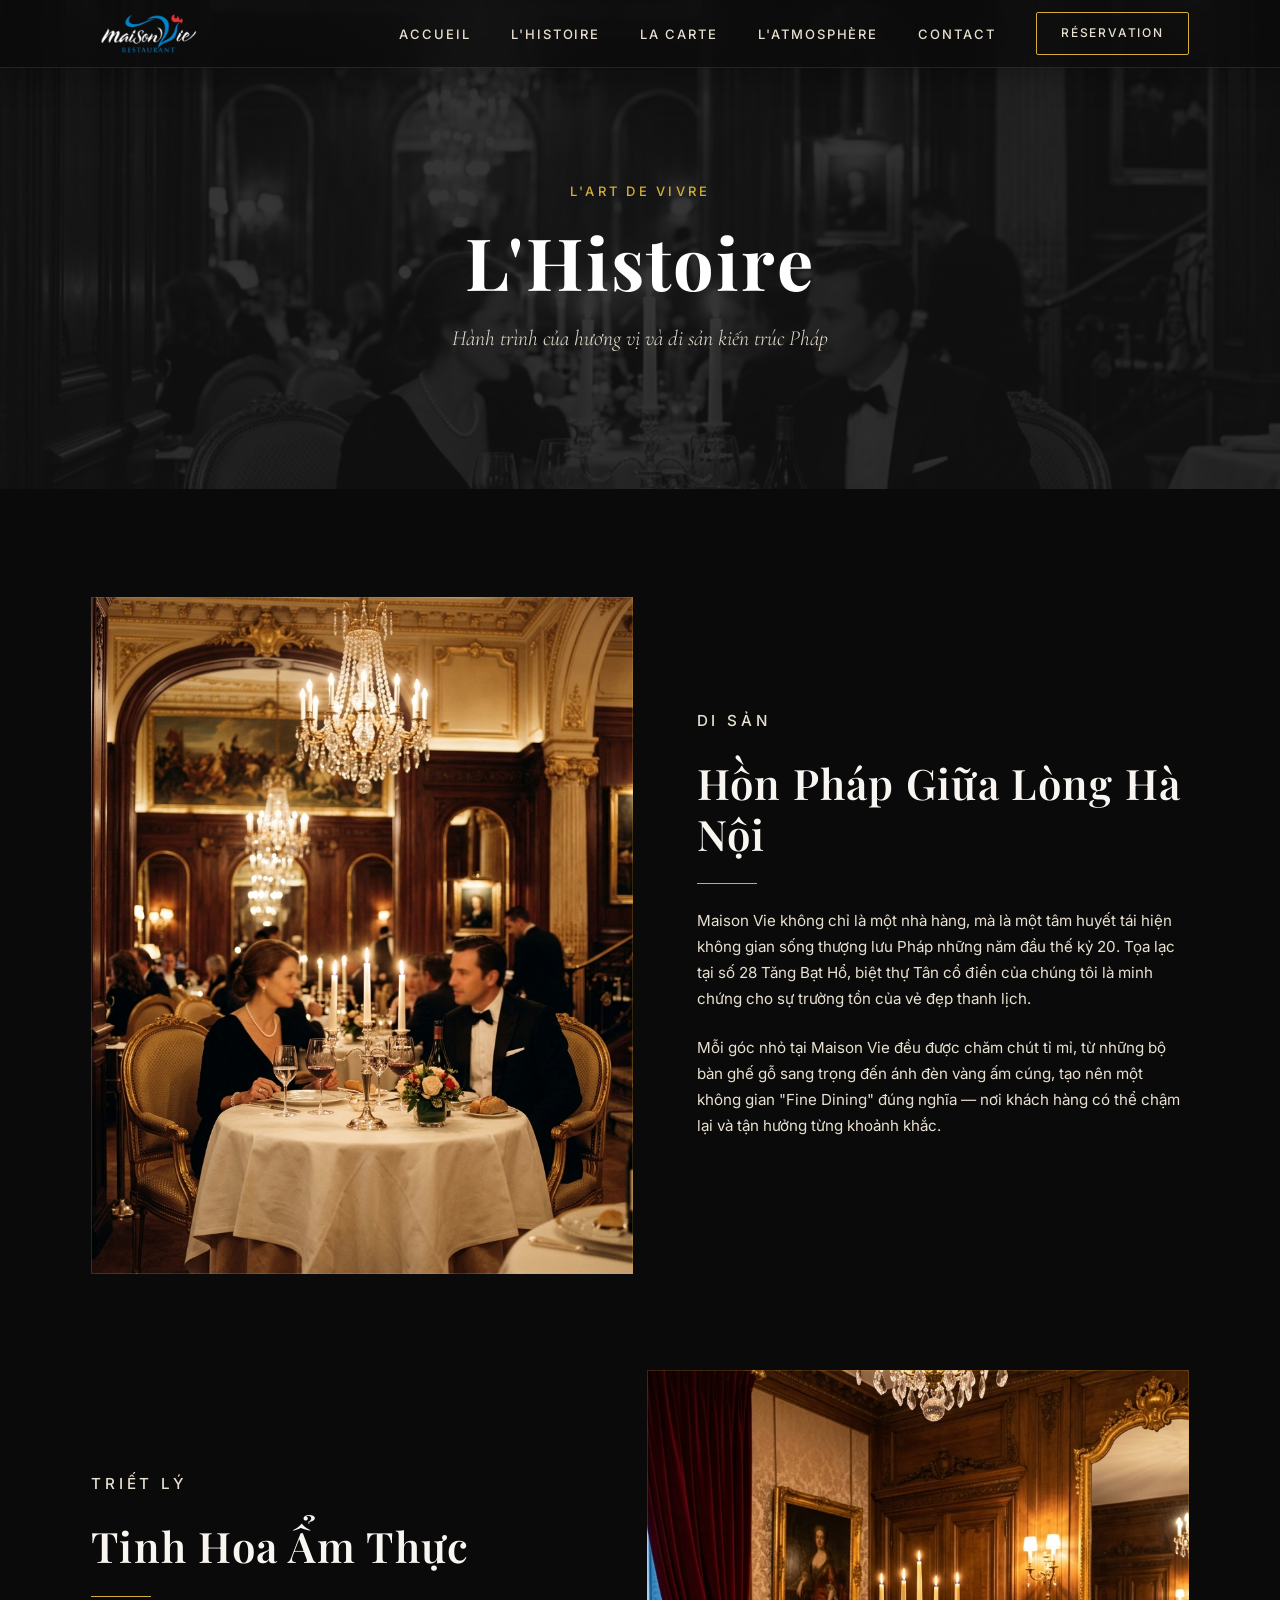
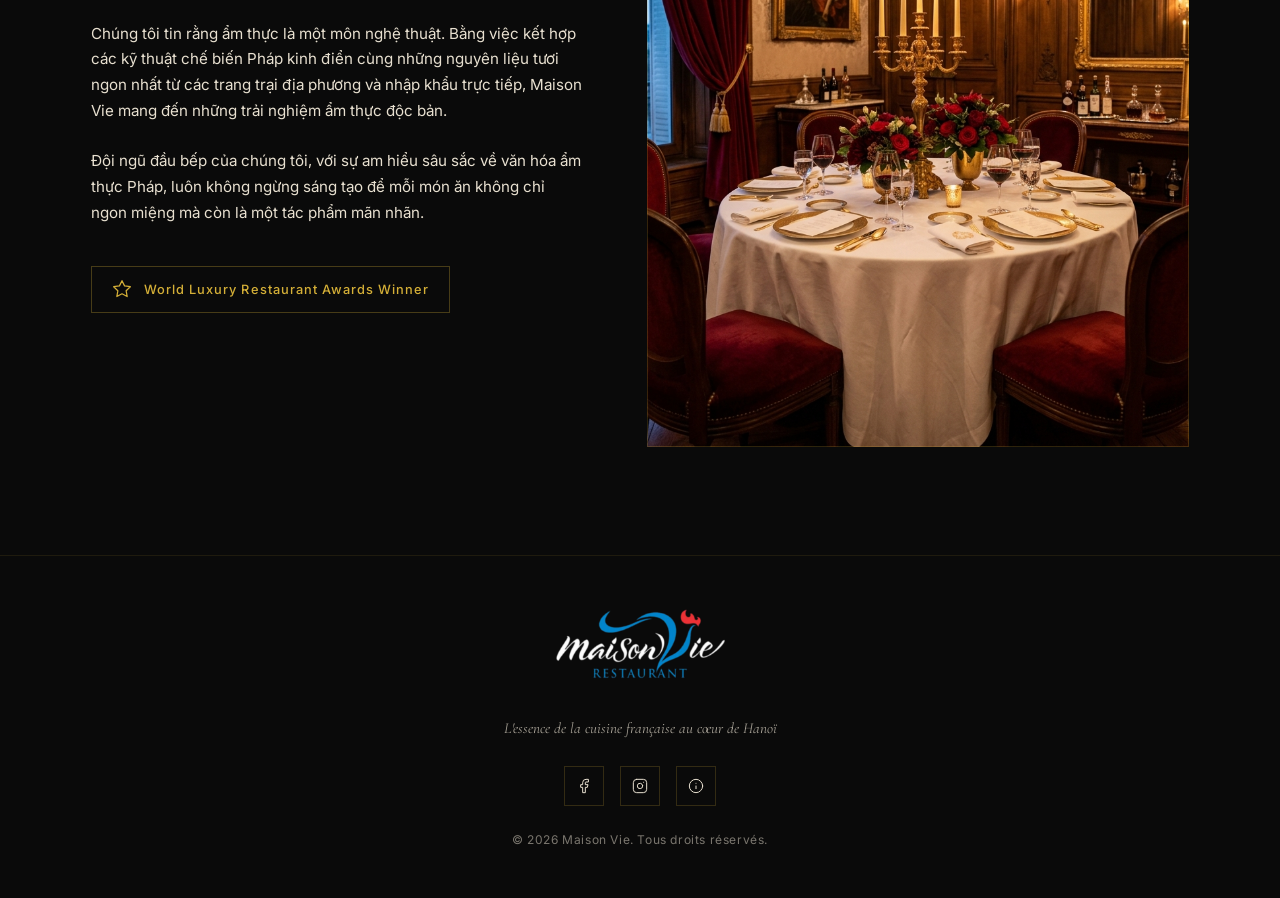
==== about.html @ a7f77b7d "Initial commit - UI/UX Nâng cấp bởi Antigravity" ====
<!DOCTYPE html>
<html lang="vi">
<head>
  <meta charset="UTF-8">
  <meta name="viewport" content="width=device-width, initial-scale=1.0">
  <title>L'Histoire | Maison Vie — French Fine Dining</title>
  <meta name="description" content="Khám phá câu chuyện đằng sau Maison Vie - nơi giao thoa giữa kiến trúc Tân cổ điển Pháp và tinh hoa ẩm thực giữa lòng Hà Nội.">
  <link rel="stylesheet" href="style.css">
</head>
<body>

  <!-- ========== HEADER ========== -->
  <header class="header scrolled">
    <div class="container">
      <a href="index.html" class="logo"><img src="assets/images/logo.png" alt="Maison Vie Logo"></a>
      <nav class="nav-links" id="navLinks">
        <a href="index.html">Accueil</a>
        <a href="about.html" class="active">L'Histoire</a>
        <a href="menu.html">La Carte</a>
        <a href="gallery.html">L'Atmosphère</a>
        <a href="contact.html">Contact</a>
        <a href="index.html#reservation" class="btn btn-outline nav-cta">Réservation</a>
      </nav>
      <button class="menu-toggle" id="menuToggle" aria-label="Menu">
        <span></span><span></span><span></span>
      </button>
    </div>
  </header>

  <!-- ========== PAGE HEADER ========== -->
  <section class="page-header">
    <div class="container">
      <p class="section-label">L'Art de Vivre</p>
      <h1 class="hero-title">L'Histoire</h1>
      <p class="hero-subtitle">Hành trình của hương vị và di sản kiến trúc Pháp</p>
    </div>
  </section>

  <!-- ========== STORY CONTENT ========== -->
  <section class="story-page" style="padding: var(--section-py) 0;">
    <div class="container">
      <div class="about-grid">
        <div class="about-image reveal">
          <img src="assets/images/interior.png" alt="Nội thất Maison Vie">
        </div>
        <div class="about-text">
          <p class="section-label">Di Sản</p>
          <h2 class="section-title">Hồn Pháp Giữa Lòng Hà Nội</h2>
          <div class="gold-line"></div>
          <p class="reveal">
            Maison Vie không chỉ là một nhà hàng, mà là một tâm huyết tái hiện không gian sống thượng lưu Pháp những năm đầu thế kỷ 20. Tọa lạc tại số 28 Tăng Bạt Hổ, biệt thự Tân cổ điển của chúng tôi là minh chứng cho sự trường tồn của vẻ đẹp thanh lịch.
          </p>
          <p class="reveal">
            Mỗi góc nhỏ tại Maison Vie đều được chăm chút tỉ mỉ, từ những bộ bàn ghế gỗ sang trọng đến ánh đèn vàng ấm cúng, tạo nên một không gian "Fine Dining" đúng nghĩa — nơi khách hàng có thể chậm lại và tận hưởng từng khoảnh khắc.
          </p>
        </div>
      </div>

      <div class="about-grid" style="margin-top: 6rem; direction: rtl;">
        <div class="about-image reveal" style="direction: ltr;">
          <img src="assets/images/vip.png" alt="Không gian riêng tư">
        </div>
        <div class="about-text" style="direction: ltr;">
          <p class="section-label">Triết Lý</p>
          <h2 class="section-title">Tinh Hoa Ẩm Thực</h2>
          <div class="gold-line"></div>
          <p class="reveal">
            Chúng tôi tin rằng ẩm thực là một môn nghệ thuật. Bằng việc kết hợp các kỹ thuật chế biến Pháp kinh điển cùng những nguyên liệu tươi ngon nhất từ các trang trại địa phương và nhập khẩu trực tiếp, Maison Vie mang đến những trải nghiệm ẩm thực độc bản.
          </p>
          <p class="reveal">
            Đội ngũ đầu bếp của chúng tôi, với sự am hiểu sâu sắc về văn hóa ẩm thực Pháp, luôn không ngừng sáng tạo để mỗi món ăn không chỉ ngon miệng mà còn là một tác phẩm mãn nhãn.
          </p>
          <div class="award-badge reveal">
            <svg xmlns="http://www.w3.org/2000/svg" viewBox="0 0 24 24" stroke-width="1.5" stroke-linecap="round" stroke-linejoin="round"><polygon points="12 2 15.09 8.26 22 9.27 17 14.14 18.18 21.02 12 17.77 5.82 21.02 7 14.14 2 9.27 8.91 8.26 12 2"/></svg>
            <span>World Luxury Restaurant Awards Winner</span>
          </div>
        </div>
      </div>
    </div>
  </section>

  <!-- ========== FOOTER ========== -->
  <footer class="footer">
    <div class="container">
      <div class="footer-logo"><img src="assets/images/logo.png" alt="Maison Vie Logo"></div>
      <p class="footer-tagline">L'essence de la cuisine française au cœur de Hanoï</p>
      <div class="social-links">
        <a href="https://facebook.com" target="_blank" aria-label="Facebook">
          <svg xmlns="http://www.w3.org/2000/svg" viewBox="0 0 24 24" stroke-width="1.5" stroke-linecap="round" stroke-linejoin="round"><path d="M18 2h-3a5 5 0 0 0-5 5v3H7v4h3v8h4v-8h3l1-4h-4V7a1 1 0 0 1 1-1h3z"/></svg>
        </a>
        <a href="https://instagram.com" target="_blank" aria-label="Instagram">
          <svg xmlns="http://www.w3.org/2000/svg" viewBox="0 0 24 24" stroke-width="1.5" stroke-linecap="round" stroke-linejoin="round"><rect x="2" y="2" width="20" height="20" rx="5" ry="5"/><path d="M16 11.37A4 4 0 1 1 12.63 8 4 4 0 0 1 16 11.37z"/><line x1="17.5" y1="6.5" x2="17.51" y2="6.5"/></svg>
        </a>
        <a href="https://tripadvisor.com" target="_blank" aria-label="TripAdvisor">
          <svg xmlns="http://www.w3.org/2000/svg" viewBox="0 0 24 24" stroke-width="1.5" stroke-linecap="round" stroke-linejoin="round"><circle cx="12" cy="12" r="10"/><path d="M12 16v-4"/><path d="M12 8h.01"/></svg>
        </a>
      </div>
      <p class="footer-copy">© 2026 Maison Vie. Tous droits réservés.</p>
    </div>
  </footer>

  <script src="script.js"></script>
</body>
</html>
---- style.css ----
/* ============================================
   MAISON VIE — Design System & Styles
   French Fine Dining Landing Page
   ============================================ */

/* --- Google Fonts --- */
@import url('https://fonts.googleapis.com/css2?family=Playfair+Display:ital,wght@0,400;0,600;0,700;1,400;1,700&family=Cormorant+Garamond:ital,wght@0,300;0,400;0,500;0,600;1,300;1,400;1,500&family=Inter:wght@300;400;500;600;700&display=swap');

/* --- CSS Variables (Design Tokens) --- */
:root {
  /* Colors */
  --noir:         #0A0A0A;
  --noir-doux:    #121212;
  --charcoal:     #1E1E1E;
  --ivoire:       #F9F5F0;
  --ivoire-doux:  #E8E0D0;
  --or:           #D4AF37;
  --or-clair:     #E8C547;
  --or-sombre:    #B8860B;
  --bordeaux:     #722F37;
  --bordeaux-clair: #8B3A44;
  --blanc:        #FFFFFF;

  /* Typography */
  --font-display: 'Playfair Display', Georgia, serif;
  --font-accent:  'Cormorant Garamond', 'Times New Roman', serif;
  --font-body:    'Inter', -apple-system, sans-serif;

  /* Spacing */
  --container: 1200px;
  --section-py: clamp(80px, 12vh, 160px);
  --gap: 2rem;
  
  /* Effects */
  --glass: rgba(10, 10, 10, 0.75);
  --glass-border: rgba(212, 175, 55, 0.15);
  --shadow-premium: 0 20px 50px rgba(0, 0, 0, 0.5);
}

/* --- Reset & Base --- */
*, *::before, *::after { box-sizing: border-box; margin: 0; padding: 0; }

html {
  scroll-behavior: smooth;
  font-size: 16px;
  -webkit-font-smoothing: antialiased;
}

body {
  font-family: var(--font-body);
  background-color: var(--noir);
  color: var(--ivoire);
  line-height: 1.7;
  overflow-x: hidden;
}

img { max-width: 100%; height: auto; display: block; }
a { color: inherit; text-decoration: none; }
ul { list-style: none; }

.container {
  max-width: var(--container);
  margin: 0 auto;
  padding: 0 clamp(1rem, 4vw, 4rem);
}

/* --- Typography --- */
h1, h2, h3, h4 {
  font-family: var(--font-display);
  line-height: 1.2;
  letter-spacing: 0.03em;
}

h1 { font-size: clamp(2.2rem, 5vw, 4.5rem); font-weight: 700; }
h2 { font-size: clamp(1.75rem, 3.5vw, 2.625rem); font-weight: 600; }
h3 { font-family: var(--font-accent); font-size: clamp(1.375rem, 2vw, 1.75rem); font-weight: 500; }

.section-label {
  font-family: var(--font-body);
  font-size: 0.8125rem;
  font-weight: 500;
  text-transform: uppercase;
  letter-spacing: 0.25em;
  color: var(--or);
  margin-bottom: 1rem;
}

.section-title {
  margin-bottom: 1.5rem;
  color: var(--ivoire);
}

.section-subtitle {
  font-family: var(--font-accent);
  font-size: clamp(1rem, 1.5vw, 1.25rem);
  font-weight: 300;
  font-style: italic;
  color: var(--ivoire-doux);
  max-width: 600px;
}

/* --- Buttons --- */
.btn {
  display: inline-flex;
  align-items: center;
  justify-content: center;
  padding: 14px 36px;
  font-family: var(--font-body);
  font-size: 0.8125rem;
  font-weight: 600;
  letter-spacing: 0.15em;
  text-transform: uppercase;
  border-radius: 2px;
  cursor: pointer;
  transition: all 0.4s cubic-bezier(0.25, 0.46, 0.45, 0.94);
  border: none;
  position: relative;
  overflow: hidden;
}

.btn-gold {
  background: var(--or);
  color: var(--noir);
}
.btn-gold:hover {
  background: var(--or-clair);
  transform: translateY(-2px);
  box-shadow: 0 8px 30px rgba(212, 175, 55, 0.3);
}

.btn-outline {
  background: transparent;
  color: var(--or);
  border: 1px solid var(--or);
}
.btn-outline:hover {
  background: var(--or);
  color: var(--noir);
  transform: translateY(-2px);
  box-shadow: 0 8px 30px rgba(212, 175, 55, 0.2);
}

/* Shimmer effect on CTA */
.btn-gold::after {
  content: '';
  position: absolute;
  top: -50%; left: -50%;
  width: 200%; height: 200%;
  background: linear-gradient(
    to right,
    transparent 0%,
    rgba(255,255,255,0.15) 50%,
    transparent 100%
  );
  transform: rotate(30deg) translateX(-100%);
  transition: none;
}
.btn-gold:hover::after {
  animation: shimmer 0.6s ease forwards;
}

@keyframes shimmer {
  to { transform: rotate(30deg) translateX(100%); }
}

/* --- Decorative Elements --- */
.gold-line {
  width: 60px;
  height: 1px;
  background: var(--or);
  margin: 1.5rem 0;
}

.gold-line-center {
  margin-left: auto;
  margin-right: auto;
}

/* ============================================
   HEADER / NAVIGATION
   ============================================ */
.header {
  position: fixed;
  top: 0; left: 0;
  width: 100%;
  z-index: 1000;
  padding: 1.25rem 0;
  transition: all 0.4s ease;
}

.header.scrolled {
  background: var(--glass);
  backdrop-filter: blur(25px) saturate(180%);
  -webkit-backdrop-filter: blur(25px) saturate(180%);
  border-bottom: 1px solid var(--glass-border);
  padding: 0.7rem 0;
  box-shadow: 0 10px 30px rgba(0, 0, 0, 0.3);
}

.header .container {
  display: flex;
  align-items: center;
  justify-content: space-between;
}

.logo {
  font-family: var(--font-display);
  font-size: 1.5rem;
  font-weight: 700;
  letter-spacing: 0.3em;
  color: var(--or);
  text-transform: uppercase;
}

.logo img {
  height: 60px;
  width: auto;
  display: block;
  transition: height 0.3s ease;
}

.header.scrolled .logo img {
  height: 45px;
}

.nav-links {
  display: flex;
  gap: 2.5rem;
  align-items: center;
}

.nav-links a {
  font-size: 0.8125rem;
  font-weight: 500;
  letter-spacing: 0.15em;
  text-transform: uppercase;
  color: var(--ivoire-doux);
  transition: color 0.3s ease;
  position: relative;
}

.nav-links a::after {
  content: '';
  position: absolute;
  bottom: -4px; left: 0;
  width: 0; height: 1px;
  background: var(--or);
  transition: width 0.3s ease;
}

.nav-links a:hover { color: var(--or); }
.nav-links a:hover::after { width: 100%; }

.nav-cta {
  padding: 10px 24px !important;
  font-size: 0.75rem !important;
}

/* Mobile menu toggle */
.menu-toggle {
  display: none;
  flex-direction: column;
  gap: 5px;
  cursor: pointer;
  background: none;
  border: none;
  padding: 4px;
}

.menu-toggle span {
  width: 24px;
  height: 1.5px;
  background: var(--ivoire);
  transition: all 0.3s ease;
}

/* ============================================
   HERO SECTION
   ============================================ */
.hero {
  position: relative;
  height: 100vh;
  min-height: 600px;
  display: flex;
  align-items: center;
  justify-content: center;
  text-align: center;
  overflow: hidden;
}

.hero-bg {
  position: absolute;
  inset: 0;
  background: url('assets/images/hero.png') center/cover no-repeat;
  transform: scale(1.05);
  transition: transform 0.3s ease;
}

.hero-overlay {
  position: absolute;
  inset: 0;
  background: linear-gradient(
    to bottom,
    rgba(10, 10, 10, 0.25) 0%,
    rgba(10, 10, 10, 0.55) 60%,
    rgba(10, 10, 10, 0.85) 100%
  );
}

.hero-content {
  position: relative;
  z-index: 2;
  max-width: 800px;
  padding: 0 2rem;
}

.hero-label {
  font-family: var(--font-body);
  font-size: 0.75rem;
  font-weight: 500;
  letter-spacing: 0.4em;
  text-transform: uppercase;
  color: var(--or);
  margin-bottom: 1.5rem;
}

.hero-title {
  font-size: clamp(2.5rem, 6vw, 4.5rem);
  color: var(--blanc);
  margin-bottom: 1rem;
}

.hero-subtitle {
  font-family: var(--font-accent);
  font-size: clamp(1rem, 2vw, 1.35rem);
  font-weight: 300;
  font-style: italic;
  color: var(--ivoire-doux);
  margin-bottom: 2rem;
}

.hero-buttons {
  display: flex;
  gap: 1rem;
  justify-content: center;
  flex-wrap: wrap;
  margin-top: 2.5rem;
}

.scroll-indicator {
  position: absolute;
  bottom: 2rem;
  left: 50%;
  transform: translateX(-50%);
  z-index: 2;
  animation: bounce 2s infinite;
  opacity: 0.6;
}

.scroll-indicator svg {
  width: 24px;
  height: 24px;
  stroke: var(--ivoire-doux);
}

@keyframes bounce {
  0%, 20%, 50%, 80%, 100% { transform: translateX(-50%) translateY(0); }
  40% { transform: translateX(-50%) translateY(-8px); }
  60% { transform: translateX(-50%) translateY(-4px); }
}

/* ============================================
   ABOUT / L'HISTOIRE SECTION
   ============================================ */
.about {
  padding: var(--section-py) 0;
  background: var(--noir);
}

.about-grid {
  display: grid;
  grid-template-columns: 1.1fr 1fr;
  gap: 4rem;
  align-items: center;
}

.about-image {
  position: relative;
  overflow: hidden;
  aspect-ratio: 4/5;
}

.about-image img {
  width: 100%;
  height: 100%;
  object-fit: cover;
  transition: transform 0.6s ease;
}

.about-image:hover img {
  transform: scale(1.03);
}

.about-image::after {
  content: '';
  position: absolute;
  inset: 0;
  border: 1px solid rgba(212, 175, 55, 0.2);
  pointer-events: none;
}

.about-text p {
  color: var(--ivoire-doux);
  margin-bottom: 1.5rem;
  font-size: 0.95rem;
}

.award-badge {
  display: inline-flex;
  align-items: center;
  gap: 0.75rem;
  padding: 12px 20px;
  border: 1px solid rgba(212, 175, 55, 0.3);
  margin-top: 1rem;
  margin-bottom: 2rem;
}

.award-badge svg {
  width: 20px;
  height: 20px;
  stroke: var(--or);
  fill: none;
}

.award-badge span {
  font-size: 0.8rem;
  letter-spacing: 0.08em;
  color: var(--or);
  font-weight: 500;
}

/* Floor cards */
.floors {
  display: grid;
  grid-template-columns: repeat(3, 1fr);
  gap: 1.25rem;
  margin-top: 2rem;
}

.floor-card {
  padding: 1.25rem;
  border: 1px solid rgba(212, 175, 55, 0.12);
  background: rgba(26, 26, 26, 0.5);
  transition: all 0.3s ease;
}

.floor-card:hover {
  border-color: rgba(212, 175, 55, 0.35);
  transform: translateY(-4px);
  box-shadow: 0 12px 40px rgba(0, 0, 0, 0.3);
}

.floor-number {
  font-family: var(--font-display);
  font-size: 2rem;
  color: var(--or);
  line-height: 1;
  margin-bottom: 0.5rem;
}

.floor-name {
  font-family: var(--font-accent);
  font-size: 1rem;
  color: var(--ivoire);
  margin-bottom: 0.25rem;
}

.floor-desc {
  font-size: 0.8rem;
  color: var(--ivoire-doux);
  opacity: 0.7;
}

/* ============================================
   MENU / LA CARTE SECTION
   ============================================ */
.menu-section {
  padding: var(--section-py) 0;
  background: var(--noir-doux);
}

.menu-header {
  text-align: center;
  margin-bottom: 4rem;
}

.menu-header .section-subtitle {
  margin-left: auto;
  margin-right: auto;
}

.menu-grid {
  display: grid;
  grid-template-columns: repeat(3, 1fr);
  gap: 2rem;
}

.menu-card {
  position: relative;
  overflow: hidden;
  background: var(--noir);
  transition: transform 0.4s ease, box-shadow 0.4s ease;
}

.menu-card:hover {
  transform: translateY(-6px);
  box-shadow: 0 20px 50px rgba(0, 0, 0, 0.4);
}

.menu-card-image {
  position: relative;
  overflow: hidden;
  aspect-ratio: 4/3;
}

.menu-card-image img {
  width: 100%;
  height: 100%;
  object-fit: cover;
  transition: transform 0.6s ease;
}

.menu-card:hover .menu-card-image img {
  transform: scale(1.08);
}

.menu-card-image::after {
  content: '';
  position: absolute;
  bottom: 0; left: 0; right: 0;
  height: 50%;
  background: linear-gradient(to top, var(--noir), transparent);
}

.menu-card-body {
  padding: 1.5rem;
}

.menu-card-body h3 {
  font-family: var(--font-display);
  font-size: 1.15rem;
  color: var(--ivoire);
  margin-bottom: 0.5rem;
}

.menu-card-body p {
  font-size: 0.85rem;
  color: var(--ivoire-doux);
  opacity: 0.8;
  line-height: 1.5;
}

.menu-card-price {
  display: block;
  font-family: var(--font-accent);
  font-size: 1.1rem;
  color: var(--or);
  margin-top: 0.75rem;
}

.menu-cta {
  text-align: center;
  margin-top: 3.5rem;
}

/* ============================================
   GALLERY / L'ATMOSPHÈRE SECTION
   ============================================ */
.gallery {
  padding: var(--section-py) 0;
  background: var(--noir);
}

.gallery-header {
  text-align: center;
  margin-bottom: 4rem;
}

.gallery-header .section-subtitle {
  margin-left: auto;
  margin-right: auto;
}

.gallery-grid {
  display: grid;
  grid-template-columns: repeat(3, 1fr);
  grid-template-rows: auto auto;
  gap: 1rem;
}

.gallery-item {
  position: relative;
  overflow: hidden;
  cursor: pointer;
}

.gallery-item:nth-child(1) {
  grid-column: 1 / 2;
  grid-row: 1 / 3;
  aspect-ratio: auto;
}

.gallery-item:nth-child(2),
.gallery-item:nth-child(3) {
  aspect-ratio: 16/10;
}

.gallery-item:nth-child(4),
.gallery-item:nth-child(5) {
  aspect-ratio: 16/10;
}

.gallery-item img {
  width: 100%;
  height: 100%;
  object-fit: cover;
  transition: transform 0.6s ease;
}

.gallery-item:hover img {
  transform: scale(1.06);
}

.gallery-item::after {
  content: '';
  position: absolute;
  inset: 0;
  background: linear-gradient(to top, rgba(10,10,10,0.6), transparent 50%);
  opacity: 0;
  transition: opacity 0.4s ease;
}

.gallery-item:hover::after {
  opacity: 1;
}

.gallery-caption {
  position: absolute;
  bottom: 1rem; left: 1rem;
  font-family: var(--font-accent);
  font-size: 1rem;
  font-style: italic;
  color: var(--ivoire);
  opacity: 0;
  transform: translateY(10px);
  transition: all 0.4s ease;
  z-index: 2;
}

.gallery-item:hover .gallery-caption {
  opacity: 1;
  transform: translateY(0);
}

/* ============================================
   RESERVATION SECTION
   ============================================ */
.reservation {
  padding: var(--section-py) 0;
  background: var(--noir-doux);
}

.reservation-grid {
  display: grid;
  grid-template-columns: 1.2fr 1fr;
  gap: 4rem;
  align-items: start;
}

.reservation-header {
  margin-bottom: 2.5rem;
}

.form-group {
  margin-bottom: 1.5rem;
}

.form-group label {
  display: block;
  font-size: 0.75rem;
  font-weight: 500;
  letter-spacing: 0.12em;
  text-transform: uppercase;
  color: var(--ivoire-doux);
  margin-bottom: 0.5rem;
}

.form-group input,
.form-group select,
.form-group textarea {
  width: 100%;
  padding: 12px 0;
  font-family: var(--font-body);
  font-size: 0.95rem;
  color: var(--ivoire);
  background: transparent;
  border: none;
  border-bottom: 1px solid rgba(232, 224, 208, 0.25);
  outline: none;
  transition: border-color 0.3s ease;
}

.form-group input:focus,
.form-group select:focus,
.form-group textarea:focus {
  border-bottom-color: var(--or);
}

.form-group input::placeholder,
.form-group textarea::placeholder {
  color: rgba(232, 224, 208, 0.35);
}

.form-group select option {
  background: var(--noir-doux);
  color: var(--ivoire);
}

.form-group textarea {
  resize: vertical;
  min-height: 80px;
}

.form-row {
  display: grid;
  grid-template-columns: 1fr 1fr;
  gap: 1.5rem;
}

.form-submit {
  margin-top: 2rem;
}

/* Contact info */
.contact-info {
  padding: 2.5rem;
  border: 1px solid rgba(212, 175, 55, 0.15);
  background: rgba(10, 10, 10, 0.5);
}

.contact-item {
  display: flex;
  gap: 1rem;
  align-items: flex-start;
  margin-bottom: 2rem;
}

.contact-item:last-child {
  margin-bottom: 0;
}

.contact-icon {
  flex-shrink: 0;
  width: 40px;
  height: 40px;
  display: flex;
  align-items: center;
  justify-content: center;
  border: 1px solid rgba(212, 175, 55, 0.25);
}

.contact-icon svg {
  width: 18px;
  height: 18px;
  stroke: var(--or);
  fill: none;
}

.contact-label {
  font-size: 0.75rem;
  font-weight: 500;
  letter-spacing: 0.1em;
  text-transform: uppercase;
  color: var(--or);
  margin-bottom: 0.25rem;
}

.contact-value {
  font-size: 0.9rem;
  color: var(--ivoire-doux);
  line-height: 1.5;
}

.map-container {
  margin-top: 2rem;
  aspect-ratio: 16/9;
  border: 1px solid rgba(212, 175, 55, 0.1);
  overflow: hidden;
}

.map-container iframe {
  width: 100%;
  height: 100%;
  border: 0;
  filter: grayscale(0.8) contrast(1.1) brightness(0.7);
  transition: filter 0.4s ease;
}

.map-container:hover iframe {
  filter: grayscale(0.3) contrast(1) brightness(0.9);
}

/* ============================================
   FOOTER
   ============================================ */
.footer {
  padding: 3rem 0;
  background: var(--noir);
  border-top: 1px solid rgba(212, 175, 55, 0.1);
}

.footer .container {
  display: flex;
  flex-direction: column;
  align-items: center;
  text-align: center;
  gap: 1.5rem;
}

.footer-logo img {
  height: 80px;
  width: auto;
  margin-bottom: 0.5rem;
}

.footer-tagline {
  font-family: var(--font-accent);
  font-size: 0.95rem;
  font-style: italic;
  color: var(--ivoire-doux);
  opacity: 0.7;
}

.social-links {
  display: flex;
  gap: 1rem;
}

.social-links a {
  width: 40px;
  height: 40px;
  display: flex;
  align-items: center;
  justify-content: center;
  border: 1px solid rgba(212, 175, 55, 0.2);
  transition: all 0.3s ease;
}

.social-links a:hover {
  border-color: var(--or);
  background: rgba(212, 175, 55, 0.1);
}

.social-links a svg {
  width: 16px;
  height: 16px;
  stroke: var(--ivoire-doux);
  fill: none;
  transition: stroke 0.3s ease;
}

.social-links a:hover svg {
  stroke: var(--or);
}

.footer-copy {
  font-size: 0.75rem;
  color: var(--ivoire-doux);
  opacity: 0.5;
  letter-spacing: 0.05em;
}

/* ============================================
   SCROLL ANIMATIONS
   ============================================ */
.reveal {
  opacity: 0;
  transform: translateY(30px);
  transition: opacity 0.8s ease-out, transform 0.8s ease-out;
}

.reveal.visible {
  opacity: 1;
  transform: translateY(0);
}

.reveal-delay-1 { transition-delay: 0.1s; }
.reveal-delay-2 { transition-delay: 0.2s; }
.reveal-delay-3 { transition-delay: 0.3s; }
.reveal-delay-4 { transition-delay: 0.4s; }
.reveal-delay-5 { transition-delay: 0.5s; }

/* ============================================
   RESPONSIVE
   ============================================ */
@media (max-width: 1024px) {
  .about-grid { grid-template-columns: 1fr; gap: 2.5rem; }
  .about-image { aspect-ratio: 16/9; max-height: 400px; }
  .menu-grid { grid-template-columns: repeat(2, 1fr); }
  .reservation-grid { grid-template-columns: 1fr; gap: 3rem; }
  .gallery-grid { grid-template-columns: repeat(2, 1fr); }
  .gallery-item:nth-child(1) { grid-column: 1 / 2; grid-row: auto; aspect-ratio: 16/10; }
}

@media (max-width: 768px) {
  .nav-links { display: none; }
  .menu-toggle { display: flex; }

  .nav-links.active {
    display: flex;
    flex-direction: column;
    position: fixed;
    top: 0; left: 0;
    width: 100%; height: 100vh;
    background: rgba(10, 10, 10, 0.97);
    backdrop-filter: blur(20px);
    align-items: center;
    justify-content: center;
    gap: 2rem;
    z-index: 999;
  }

  .nav-links.active a {
    font-size: 1.1rem;
    letter-spacing: 0.2em;
  }

  .floors { grid-template-columns: 1fr; }
  .menu-grid { grid-template-columns: 1fr; max-width: 400px; margin: 0 auto; }
  .gallery-grid { grid-template-columns: 1fr; }
  .form-row { grid-template-columns: 1fr; }

  .hero-title { font-size: clamp(2rem, 8vw, 2.8rem); }
  .hero-buttons { flex-direction: column; align-items: center; }
  .btn { width: 100%; max-width: 280px; }
}

@media (max-width: 480px) {
  .logo { font-size: 1.1rem; letter-spacing: 0.2em; }
  .contact-info { padding: 1.5rem; }
}
/* ============================================
   SUB-PAGE HEADER (For non-home pages)
   ============================================ */
.page-header {
  position: relative;
  padding: 180px 0 100px;
  background: var(--noir-doux);
  text-align: center;
  overflow: hidden;
}

.page-header::before {
  content: '';
  position: absolute;
  inset: 0;
  background: url('assets/images/interior.png') center/cover no-repeat;
  opacity: 0.15;
  filter: grayscale(1);
}

.page-header .container {
  position: relative;
  z-index: 2;
}

/* ============================================
   MENU PAGE SPECIFIC
   ============================================ */
.menu-nav {
  display: flex;
  justify-content: center;
  gap: 2rem;
  margin-bottom: 4rem;
  flex-wrap: wrap;
}

.menu-nav-btn {
  font-family: var(--font-accent);
  font-size: 1.1rem;
  font-style: italic;
  color: var(--ivoire-doux);
  padding-bottom: 5px;
  border-bottom: 1px solid transparent;
  cursor: pointer;
  transition: all 0.3s ease;
}

.menu-nav-btn.active,
.menu-nav-btn:hover {
  color: var(--or);
  border-bottom-color: var(--or);
}

.menu-category {
  margin-bottom: 6rem;
}

.category-title {
  display: flex;
  align-items: center;
  gap: 2rem;
  margin-bottom: 3rem;
}

.category-title h2 {
  font-family: var(--font-accent);
  font-size: 2rem;
  font-style: italic;
  white-space: nowrap;
}

.category-title::after {
  content: '';
  flex-grow: 1;
  height: 1px;
  background: linear-gradient(to right, var(--or), transparent);
}

.full-menu-grid {
  display: grid;
  grid-template-columns: repeat(2, 1fr);
  gap: 4rem 6rem;
}

.menu-item {
  display: flex;
  justify-content: space-between;
  gap: 2rem;
  padding-bottom: 1.5rem;
  border-bottom: 1px solid rgba(212, 175, 55, 0.1);
  transition: transform 0.3s ease;
}

.menu-item:hover {
  transform: translateX(10px);
}

.menu-item-info h3 {
  font-size: 1.2rem;
  margin-bottom: 0.5rem;
}

.menu-item-info p {
  font-size: 0.85rem;
  color: var(--ivoire-doux);
  opacity: 0.7;
}

.menu-item-price {
  font-family: var(--font-accent);
  font-size: 1.2rem;
  color: var(--or);
  white-space: nowrap;
}

/* ============================================
   SUCCESS PAGE
   ============================================ */
.success-content {
  padding: 100px 0;
  text-align: center;
  max-width: 600px;
  margin: 0 auto;
}

.success-icon {
  width: 80px;
  height: 80px;
  border: 2px solid var(--or);
  display: flex;
  align-items: center;
  justify-content: center;
  margin: 0 auto 2rem;
  border-radius: 50%;
}

.success-icon svg {
  width: 40px;
  height: 40px;
  stroke: var(--or);
}

/* ============================================
   RESPONSIVE (ADDITIONS)
   ============================================ */
@media (max-width: 768px) {
  .full-menu-grid { grid-template-columns: 1fr; gap: 2rem; }
  .menu-nav { gap: 1rem; }
  .page-header { padding: 140px 0 60px; }
}
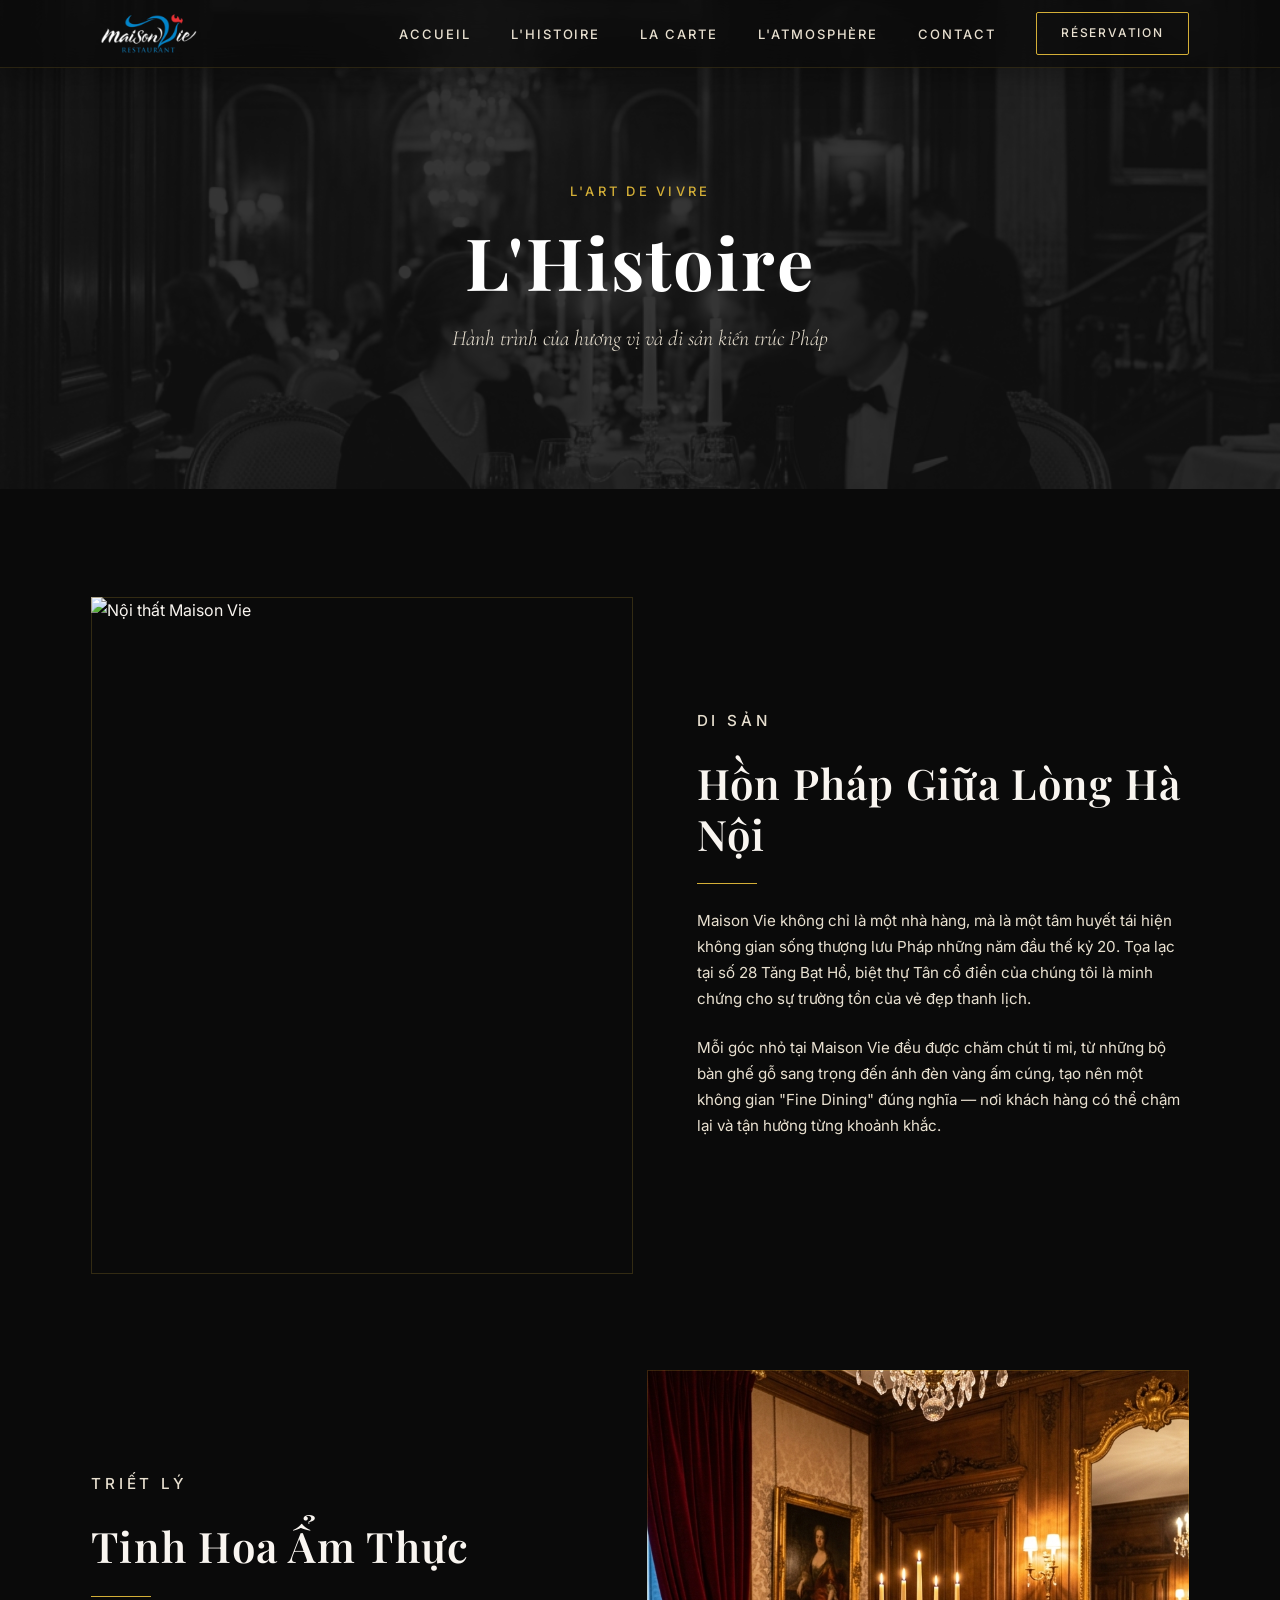
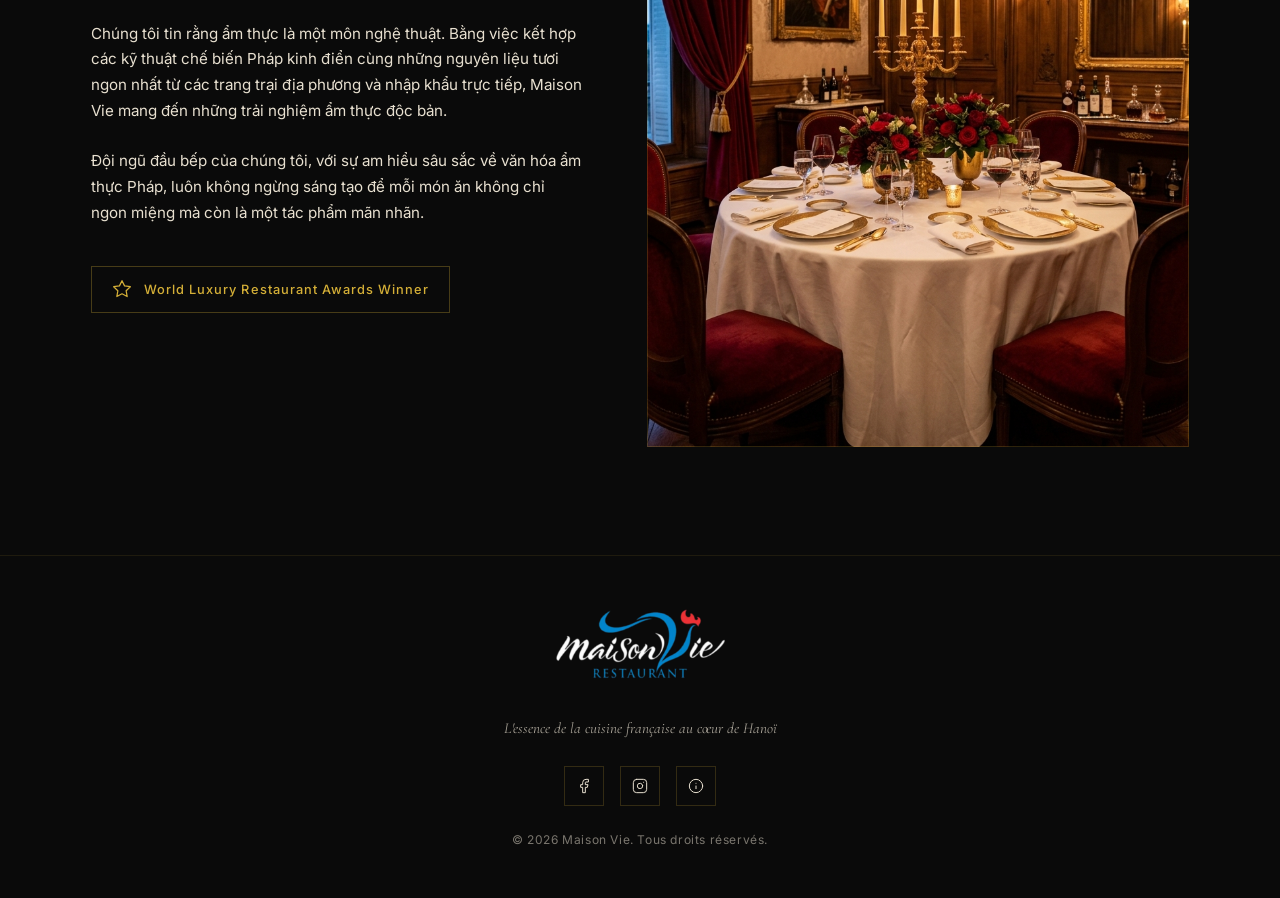
==== commit 3ec7bd68: "Update L'Histoire section image with WebP URL" ====
--- a/about.html
+++ b/about.html
@@ -41,7 +41,7 @@
     <div class="container">
       <div class="about-grid">
         <div class="about-image reveal">
-          <img src="assets/images/interior.png" alt="Nội thất Maison Vie">
+          <img src="https://i.postimg.cc/YSpP85gF/Full-T1.webp" alt="Nội thất Maison Vie">
         </div>
         <div class="about-text">
           <p class="section-label">Di Sản</p>
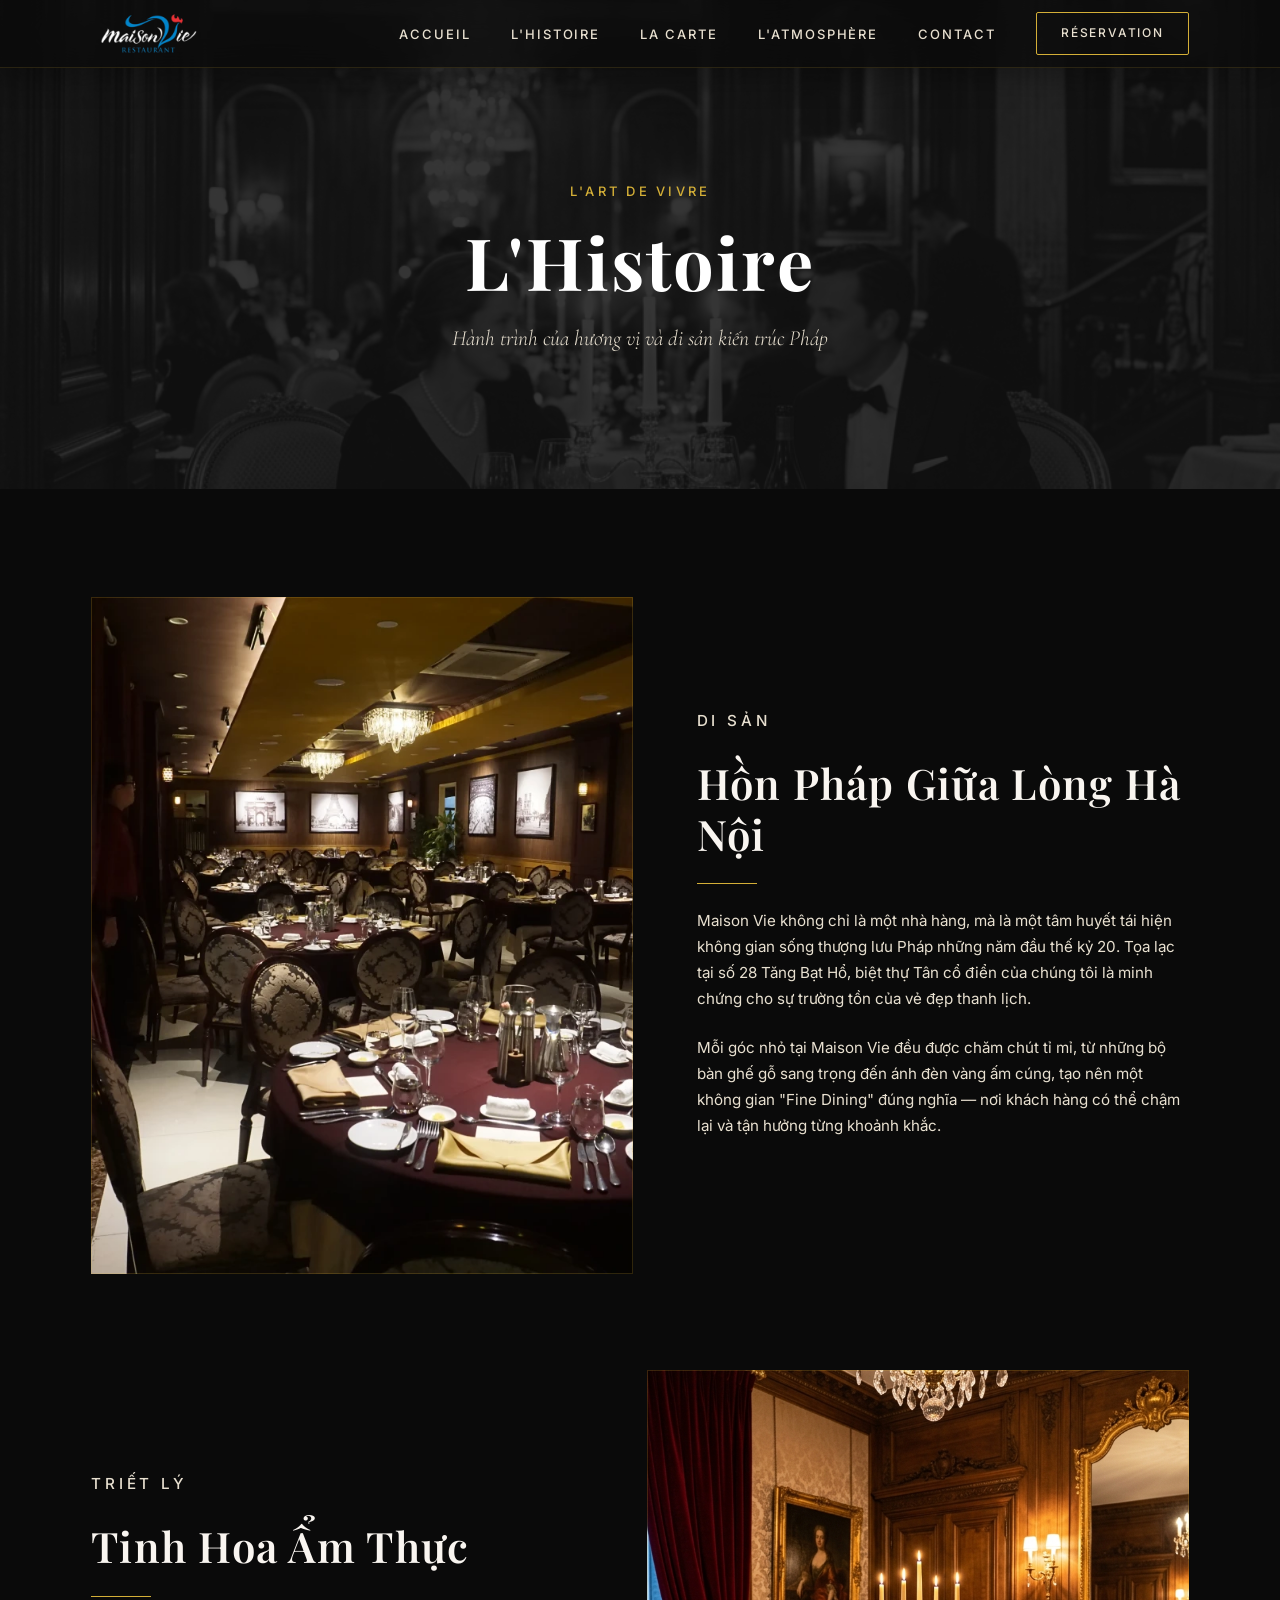
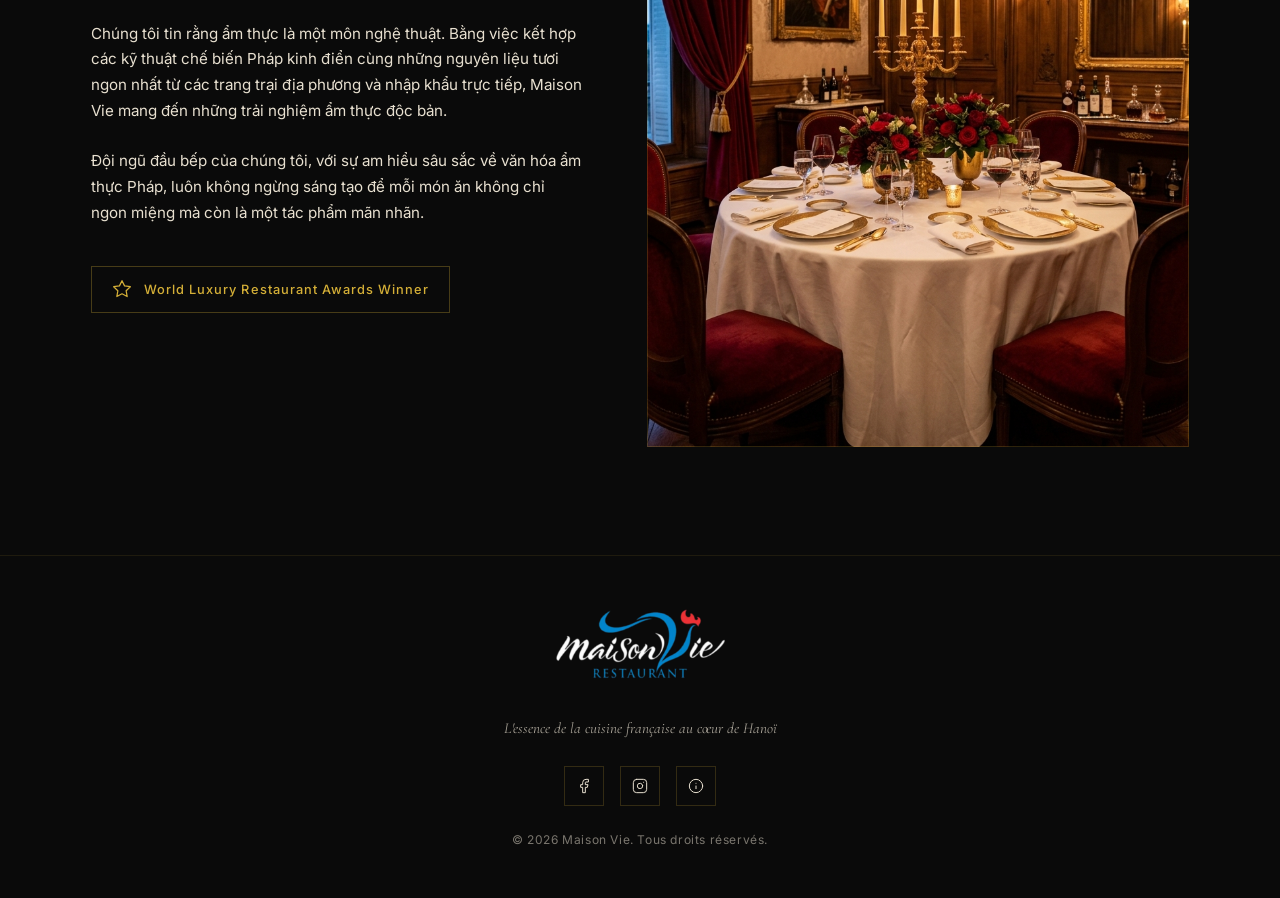
==== commit 1cecfc98: "Host L'Histoire image locally on Vercel CDN as WebP" ====
--- a/about.html
+++ b/about.html
@@ -41,7 +41,7 @@
     <div class="container">
       <div class="about-grid">
         <div class="about-image reveal">
-          <img src="https://i.postimg.cc/YSpP85gF/Full-T1.webp" alt="Nội thất Maison Vie">
+          <img src="assets/images/Full-T1.webp" alt="Nội thất Maison Vie">
         </div>
         <div class="about-text">
           <p class="section-label">Di Sản</p>
